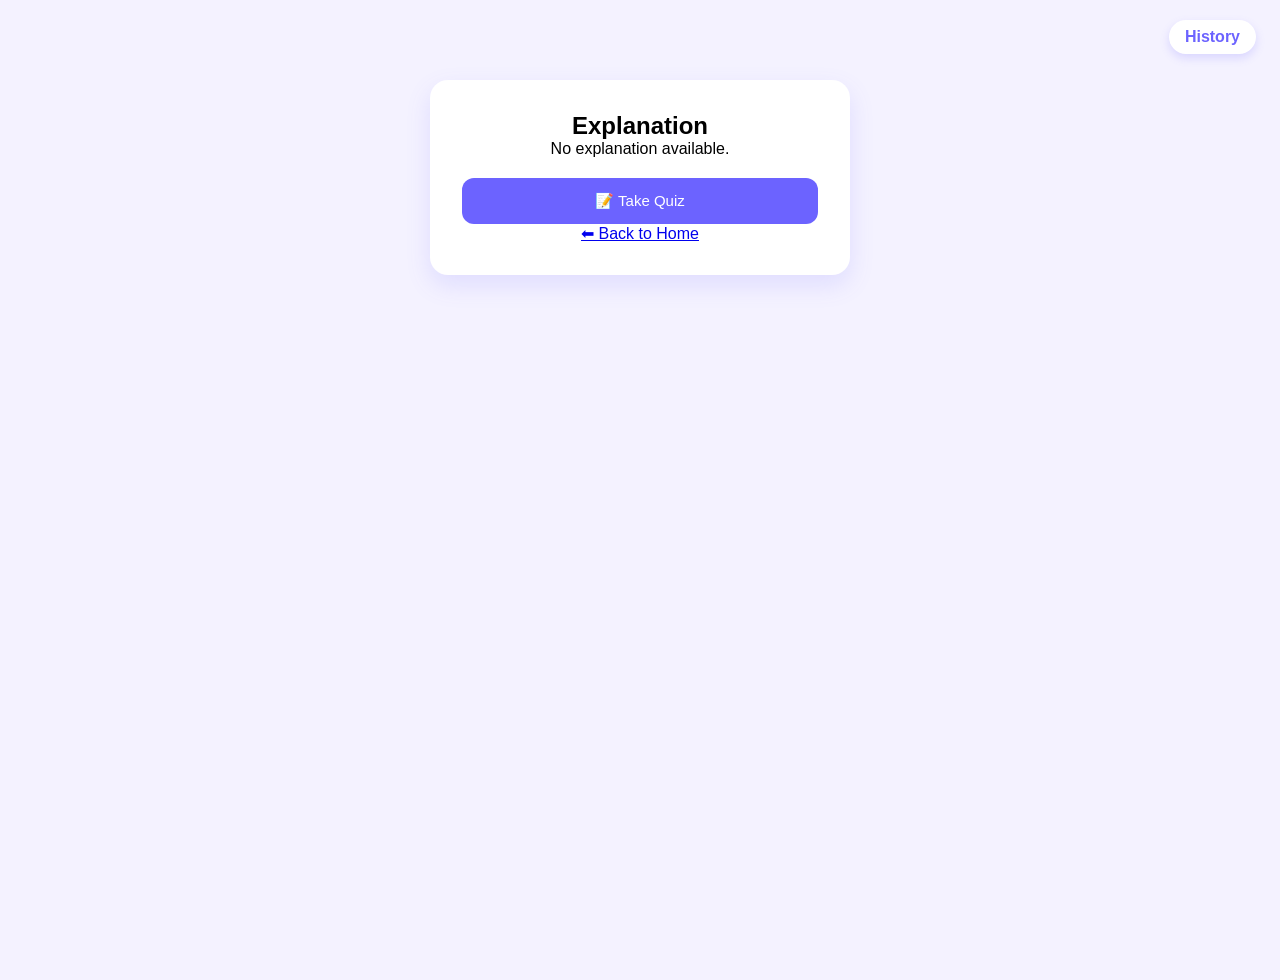
==== frontend/explanation.html @ 93a75a01 "Initial commit" ====
<!DOCTYPE html>
<html>
<head>
  <title>FlexiLearn AI - Explanation</title>
  <link rel="stylesheet" href="css/style.css">
</head>
<body>

<a href="history.html" class="history-btn">History</a>

<div class="container">
  <h2>Explanation</h2>
  <p id="explanationText"></p>

  <a href="quiz.html">
    <button>📝 Take Quiz</button>
  </a>

  <a href="index.html">⬅ Back to Home</a>
</div>

<script src="js/explanation.js"></script>
</body>
</html>
---- frontend/css/style.css ----
/* RESET */
* {
  box-sizing: border-box;
  margin: 0;
  padding: 0;
}

/* PAGE BACKGROUND */
body {
  font-family: "Segoe UI", sans-serif;
  background: #f4f2ff;   /* flat background, no overlay */
  min-height: 100vh;
}

/* MAIN CARD */
.container {
  width: 420px;
  background: #ffffff;  /* SOLID WHITE */
  margin: 80px auto;
  padding: 32px;
  border-radius: 18px;
  box-shadow: 0 10px 25px rgba(108, 99, 255, 0.15);
  text-align: center;
}


.history-btn {
  position: fixed;
  top: 20px;
  right: 24px;
  background: white;
  color: #6c63ff;
  padding: 8px 16px;
  border-radius: 20px;
  text-decoration: none;
  font-weight: 600;
  box-shadow: 0 4px 10px rgba(108, 99, 255, 0.2);
  z-index: 1000;
}

.history-btn:hover {
  background: #6c63ff;
  color: white;
}


/* LOGO */
.logo {
  width: 56px;
  height: 56px;
  background: #6c63ff;
  border-radius: 14px;
  display: flex;
  align-items: center;
  justify-content: center;
  margin: 0 auto 14px;
  color: white;
  font-size: 26px;
}

/* TITLE */
h1 {
  font-size: 22px;
  margin-bottom: 6px;
}

.subtitle {
  font-size: 14px;
  color: #666;
  margin-bottom: 24px;
}

/* INPUTS */
input, select {
  width: 100%;
  padding: 12px;
  margin-top: 10px;
  border-radius: 10px;
  border: 1px solid #ddd;
  font-size: 14px;
}

/* BUTTON */
button {
  width: 100%;
  margin-top: 20px;
  padding: 14px;
  background: #6c63ff;
  color: white;
  border: none;
  border-radius: 12px;
  font-size: 15px;
  cursor: pointer;
}

button:hover {
  background: #5a52e0;
}

.input-wrapper {
  position: relative;
  width: 100%;
}

.input-wrapper input {
  width: 100%;
  padding: 14px 90px 14px 16px;
  border-radius: 12px;
  border: 1px solid #ddd;
  font-size: 14px;
  outline: none;
}

.input-wrapper input:focus {
  border-color: #6c63ff;
}

.input-icons {
  position: absolute;
  right: 14px;
  top: 50%;
  transform: translateY(-50%);
  display: flex;
  gap: 12px;
  font-size: 18px;
  cursor: pointer;
}

select,
#customInterest {
  width: 100%;
  padding: 12px;
  border-radius: 10px;
  border: 1px solid #ddd;
  font-size: 14px;
}

/* History Page Center Alignment */
.history-container {
  max-width: 500px;
  margin: 100px auto;
  background: white;
  padding: 25px;
  border-radius: 16px;
  text-align: center;
  box-shadow: 0 8px 20px rgba(108, 99, 255, 0.12);
}

#historyList {
  list-style: none;
  padding: 0;
  margin-top: 20px;
}

#historyList li {
  background: #f3f1ff;
  margin: 10px 0;
  padding: 12px;
  border-radius: 10px;
  font-size: 14px;
  color: #3f3d56;
}

/* Quiz Page Center Alignment */
.quiz-container {
  max-width: 500px;
  margin: 100px auto;
  background: white;
  padding: 25px;
  border-radius: 16px;
  text-align: center;
  box-shadow: 0 8px 20px rgba(108, 99, 255, 0.15);
}

/* Question Card */
.question-card {
  background: #6c63ff;
  color: white;
  padding: 15px;
  border-radius: 12px;
  margin-bottom: 20px;
  font-size: 16px;
}

/* Options */
.options-container {
  display: flex;
  flex-direction: column;
  gap: 12px;
}

.option-btn {
  background: white;
  border: 1px solid #ddd;
  padding: 12px;
  border-radius: 10px;
  cursor: pointer;
  text-align: left;
  display: flex;
  justify-content: space-between;
  align-items: center;
  font-size: 14px;
}

/* Correct & Wrong styles */
.option-btn.correct {
  background: #e6fffa;
  border-color: #2ecc71;
  color: #2ecc71;
}

.option-btn.wrong {
  background: #ffecec;
  border-color: #e74c3c;
  color: #e74c3c;
}

/* Icon */
.option-icon {
  font-size: 18px;
}


.nav-buttons {
  display: flex;
  justify-content: space-between;
  margin-top: 20px;
}

.nav-buttons button {
  width: 45%;
}

/* Home button (top-left) */
.home-btn {
  position: fixed;
  top: 20px;
  left: 24px;
  background: white;
  color: #6c63ff;
  padding: 8px 16px;
  border-radius: 20px;
  text-decoration: none;
  font-weight: 600;
  box-shadow: 0 4px 10px rgba(108, 99, 255, 0.2);
  z-index: 1000;
}

.home-btn:hover {
  background: #6c63ff;
  color: white;
}

/* Result buttons */
.result-buttons {
  display: flex;
  justify-content: space-between;
  gap: 15px;
  margin-top: 25px;
}

.result-buttons button {
  flex: 1;
}
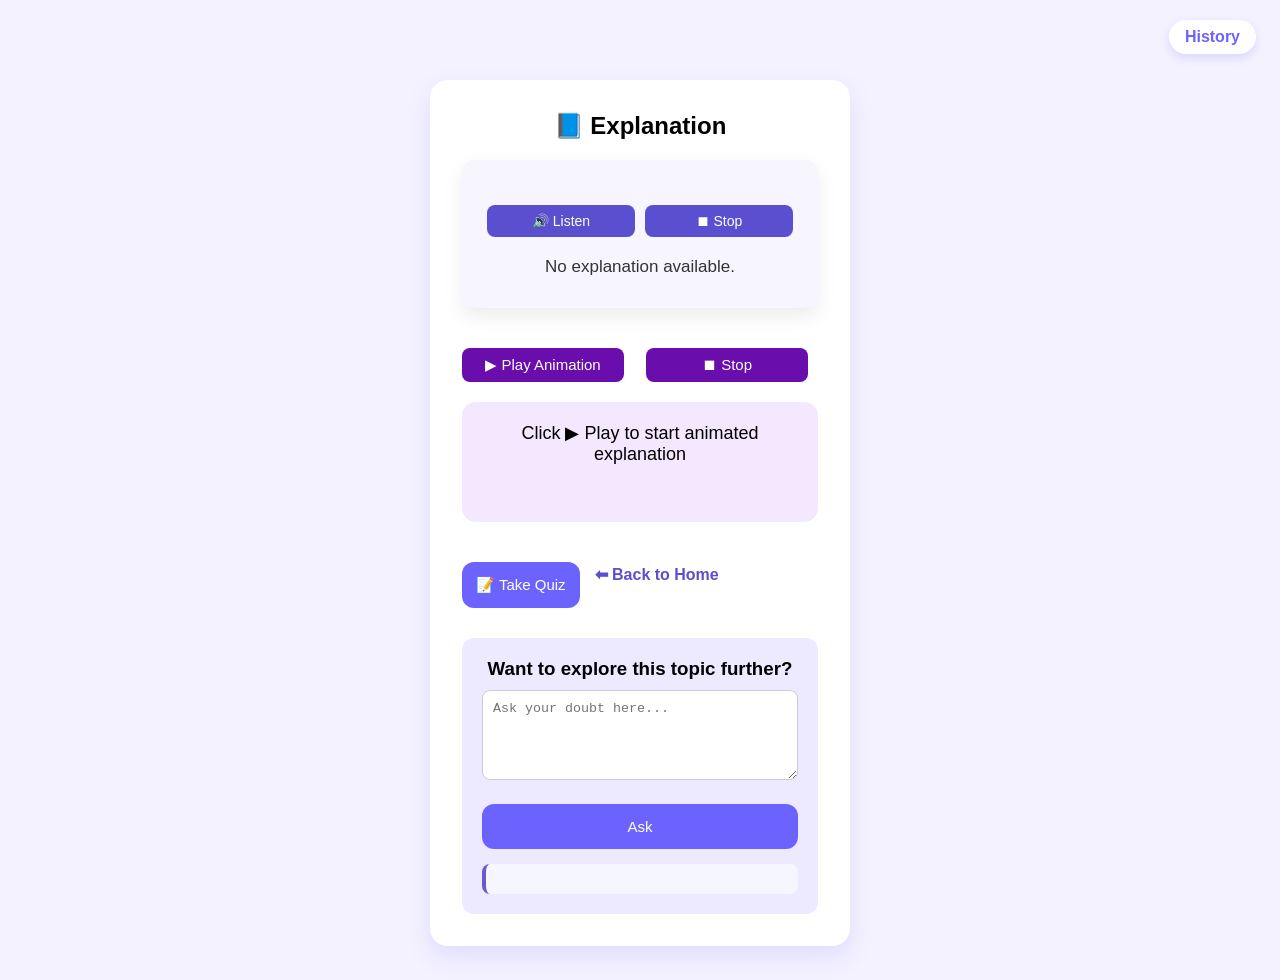
==== commit 34764d8a: "Initial commit" ====
--- a/frontend/explanation.html
+++ b/frontend/explanation.html
@@ -6,19 +6,64 @@
 </head>
 <body>
 
+<!-- Top Right History Button -->
 <a href="history.html" class="history-btn">History</a>
 
 <div class="container">
-  <h2>Explanation</h2>
-  <p id="explanationText"></p>
 
-  <a href="quiz.html">
-    <button>📝 Take Quiz</button>
-  </a>
+  <h2>📘 Explanation</h2>
 
-  <a href="index.html">⬅ Back to Home</a>
+  <!-- Explanation Box -->
+  <div class="explanation-container">
+    <!-- Voice Controls -->
+<div class="voice-controls">
+  <button onclick="speakExplanation()">🔊 Listen</button>
+  <button onclick="stopSpeaking()">⏹ Stop</button>
+</div>
+
+    <div id="explanationText" class="explanation-text"></div>
+  </div>
+<!-- 🎥 Animated Explanation Controls -->
+<div class="video-controls">
+  <button onclick="playAnimatedExplanation()">▶ Play Animation</button>
+  <button onclick="stopAnimatedExplanation()">⏹ Stop</button>
+</div>
+
+<!-- 🎞 Animation Screen -->
+<div id="videoScreen" class="animation-screen">
+  Click ▶ Play to start animated explanation
+</div>
+
+
+
+  <!-- Actions -->
+  <div class="action-buttons">
+    <a href="quiz.html">
+      <button>📝 Take Quiz</button>
+    </a>
+
+    <a href="index.html" class="back-home">⬅ Back to Home</a>
+  </div>
+
+  <!-- Explore Further -->
+  <div class="explore-box">
+  <h3>Want to explore this topic further?</h3>
+
+  <textarea
+    id="followup"
+    placeholder="Ask your doubt here..."
+    rows="3"
+  ></textarea>
+
+  <button onclick="askMore()">Ask</button>
+
+  <div id="followupAnswer" class="followup-answer"></div>
+</div>
+
+
 </div>
 
 <script src="js/explanation.js"></script>
+
 </body>
 </html>
--- a/frontend/css/style.css
+++ b/frontend/css/style.css
@@ -263,3 +263,206 @@
   flex: 1;
 }
 
+.explanation-box {
+  max-height: none;
+  overflow-y: auto;
+  white-space: pre-wrap;
+}
+
+/* ===== Explanation Page Styling ===== */
+
+.explanation-container {
+  background: #f7f5ff;
+  padding: 25px;
+  border-radius: 12px;
+  margin: 20px 0;
+  box-shadow: 0 8px 20px rgba(0,0,0,0.08);
+}
+
+.explanation-text {
+  font-size: 17px;
+  line-height: 1.8;
+  color: #333;
+  white-space: pre-wrap;   /* MOST IMPORTANT */
+}
+
+.action-buttons {
+  display: flex;
+  gap: 15px;
+  margin: 20px 0;
+}
+
+.back-home {
+  align-self: center;
+  text-decoration: none;
+  color: #5a4fcf;
+  font-weight: 600;
+}
+
+.explore-box {
+  margin-top: 30px;
+  padding: 20px;
+  background: #edeaff;
+  border-radius: 12px;
+}
+
+.explore-box textarea {
+  width: 100%;
+  min-height: 90px;
+  padding: 10px;
+  margin-top: 10px;
+  border-radius: 8px;
+  border: 1px solid #ccc;
+}
+
+.followup-answer {
+  margin-top: 15px;
+  font-size: 15px;
+  line-height: 1.6;
+  white-space: pre-wrap;
+}
+
+.followup-answer {
+  margin-top: 15px;
+  padding: 15px;
+  background: #f5f6ff;
+  border-left: 4px solid #6a5acd;
+  border-radius: 8px;
+  color: #333;
+  line-height: 1.6;
+  white-space: pre-wrap; /* VERY IMPORTANT */
+}
+
+.voice-controls {
+  display: flex;
+  gap: 10px;
+  margin-bottom: 15px;
+}
+
+.voice-controls button {
+  background: #5a4fcf;
+  color: white;
+  border: none;
+  padding: 8px 14px;
+  border-radius: 8px;
+  cursor: pointer;
+  font-size: 14px;
+}
+
+.voice-controls button:hover {
+  background: #473bb3;
+}
+
+
+.video-box {
+  margin-top: 30px;
+  padding: 20px;
+  background: #f0edff;
+  border-radius: 14px;
+}
+
+.video-screen {
+  height: 220px;
+  background: linear-gradient(135deg, #5a4fcf, #7b6cff);
+  border-radius: 12px;
+  display: flex;
+  align-items: center;
+  justify-content: center;
+  color: white;
+  font-size: 18px;
+  text-align: center;
+  padding: 20px;
+  animation: fadeIn 0.5s ease-in;
+}
+
+@keyframes fadeIn {
+  from { opacity: 0; transform: scale(0.98); }
+  to { opacity: 1; transform: scale(1); }
+}
+
+
+.video-box {
+  margin-top: 30px;
+  padding: 20px;
+  background: #f0edff;
+  border-radius: 14px;
+}
+
+.video-screen {
+  height: 260px;
+  background: #ffffff;
+  border-radius: 12px;
+  display: flex;
+  flex-direction: column;
+  align-items: center;
+  justify-content: center;
+  overflow: hidden;
+  box-shadow: inset 0 0 10px rgba(0,0,0,0.05);
+}
+
+.video-screen img {
+  max-height: 140px;
+  margin-bottom: 12px;
+  animation: fadeIn 0.6s ease-in-out;
+}
+
+#videoCaption {
+  font-size: 16px;
+  text-align: center;
+  padding: 0 15px;
+  animation: fadeIn 0.6s ease-in-out;
+}
+
+.video-controls {
+  margin-top: 15px;
+  display: flex;
+  gap: 12px;
+}
+
+@keyframes fadeIn {
+  from { opacity: 0; transform: translateY(10px); }
+  to { opacity: 1; transform: translateY(0); }
+}
+
+
+/* 🎥 Animated Explanation Screen */
+.animation-screen {
+  margin-top: 20px;
+  padding: 20px;
+  background: #f3e8ff;
+  border-radius: 14px;
+  min-height: 120px;
+  font-size: 18px;
+  font-weight: 500;
+  text-align: center;
+  animation: fadeIn 0.8s ease-in-out;
+}
+
+.video-controls {
+  margin-top: 15px;
+}
+
+.video-controls button {
+  margin-right: 10px;
+  padding: 8px 16px;
+  border-radius: 8px;
+  background-color: #6a0dad;
+  color: white;
+  border: none;
+  cursor: pointer;
+}
+
+.video-controls button:hover {
+  opacity: 0.9;
+}
+
+@keyframes fadeIn {
+  from {
+    opacity: 0;
+    transform: translateY(10px);
+  }
+  to {
+    opacity: 1;
+    transform: translateY(0);
+  }
+}
